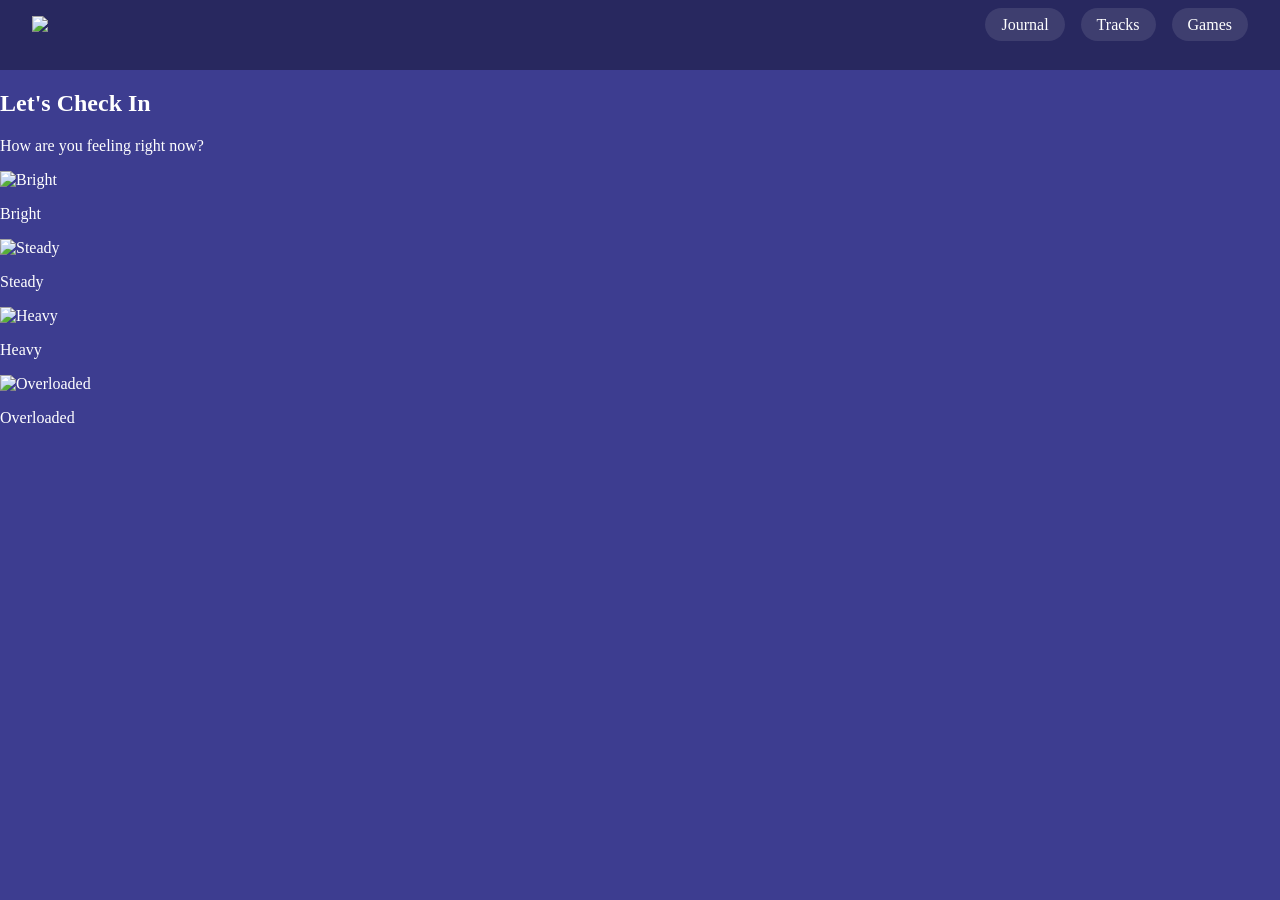
==== safespace_project/index.html @ 49f348b1 "second commit" ====
<!DOCTYPE html>
<html lang="en">
<head>
    <meta charset="UTF-8">
    <meta name="viewport" content="width=device-width, initial-scale=1.0">
    <title>Main Page</title>
    <link rel ="stylesheet" href = "style.css">
    

</head>
<body>
<div class ="header">
   <nav>
        <div class = "navbar">
            <div class = "logo">
             <img src="asc_logo.png";>  
            </div>
           <ul id="menu">
               <li><a href="placeholder.html" class="tools">Journal</a></li>
               <li><a href="placeholder.html" class="tools">Tracks</a></li>
               <li><a href="placeholder.html" class="tools">Games</a></li>
           </ul>

        </div>
   </nav>

</div>



<section class="check-in">
    <h1>Let's Check In</h1>
    <p>How are you feeling right now?</p>

    <div class="emotion-responses">

        <div class="emotion-card">
            <img id="happy-response" src="image1.jpg" alt="Bright">
            <p>Bright</p>
        </div>

        <div class="emotion-card">
            <img id="anxious-response" src="image2.jpg" alt="Steady">
            <p>Steady</p>
        </div>

        <div class="emotion-card">
            <img id="overwhelmed-response" src="image3.jpg" alt="Heavy">
            <p>Heavy</p>
        </div>

        <div class="emotion-card">
            <img id="overloaded-response" src="image4.jpg" alt="Overloaded">
            <p>Overloaded</p>
        </div>

    </div>
</section>


    


    
    
    
    
  <!--  <nav>
        <a href="index.html">Home</a>
        <a href="breathing_exercise.html">About</a>
        <a href="journal.html">Contact</a>
     </nav> -->



    
</body>
</html>
---- safespace_project/style.css ----
@font-face {
    font-family: "Asvata";
    src: url("asvata-demo/Asvata Demo.ttf") format("truetype");
    font-weight: normal;
    font-style: normal;
    font-display: swap;
}

html, body {
    min-height: 100%;
    margin: 0;
}

body {
    background-color: rgb(61, 61, 144);
    color: white;
    font-family: "Asvata", serif;
}

.header {   
    background-color: #28285f;
    position: sticky;
    top: 0;
    width: 100%;
    height: 5.5vw
}

nav {
    display: flex;
    justify-content: space-between;
    align-items: center;
    padding: 1rem 2rem;
}

.navbar {
    display: flex;
    justify-content: space-between;
    width: 100%;
    gap: 2rem;
}

.logo img {
    display: block;
    max-height: 40px;
}

#menu {
    display: flex;
    gap: 16px;
    margin: 0;
    padding: 0;
    list-style: none;
}

#menu li {
    display: inline-block;
}

#menu a {
    color: white;
    text-decoration: none;
    padding: 0.5rem 1rem;
    border-radius: 500px;
    background: rgba(255, 255, 255, 0.1);
}

#menu a:hover {
    background: rgba(255, 255, 255, 0.2);
}
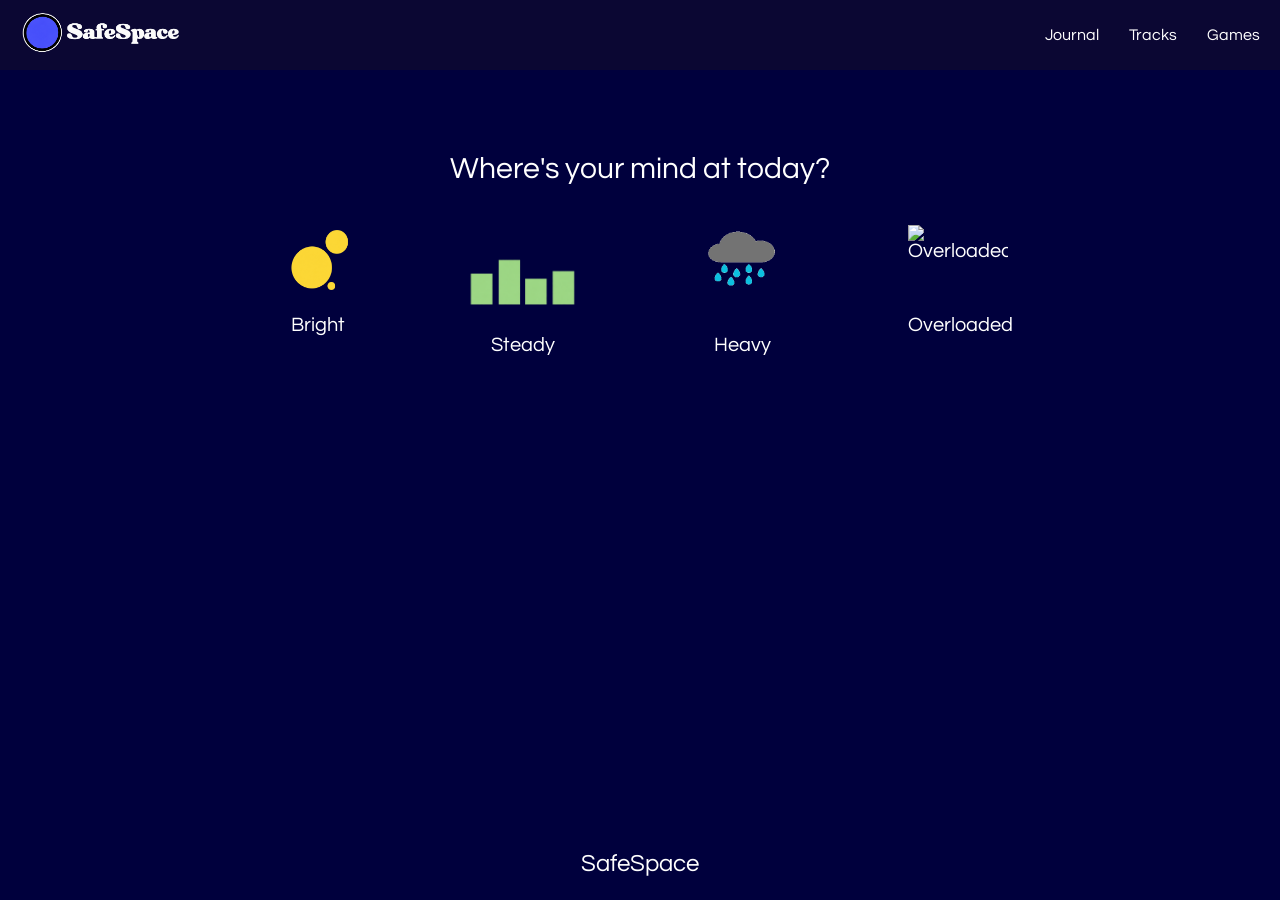
==== commit 39ed25e7: "Check in front end 90% done" ====
--- a/safespace_project/index.html
+++ b/safespace_project/index.html
@@ -9,58 +9,57 @@
 
 </head>
 <body>
-<div class ="header">
+<div class="header">
+    <img id = "logo" src = "images/safespace_logo.png">
    <nav>
-        <div class = "navbar">
-            <div class = "logo">
-             <img src="asc_logo.png";>  
-            </div>
-           <ul id="menu">
-               <li><a href="placeholder.html" class="tools">Journal</a></li>
-               <li><a href="placeholder.html" class="tools">Tracks</a></li>
-               <li><a href="placeholder.html" class="tools">Games</a></li>
-           </ul>
-
+        <div class="navbar">
+            <ul id="menu">
+                <li><a href="placeholder.html" class="tools">Journal</a></li>
+                <li><a href="placeholder.html" class="tools">Tracks</a></li>
+                <li><a href="placeholder.html" class="tools">Games</a></li>
+            </ul>
         </div>
    </nav>
-
 </div>
 
 
 
 <section class="check-in">
-    <h1>Let's Check In</h1>
-    <p>How are you feeling right now?</p>
+    <div id = "greeting">
+    <h1>Where's your mind at today?</h1>
+    </div>
 
     <div class="emotion-responses">
 
-        <div class="emotion-card">
-            <img id="happy-response" src="image1.jpg" alt="Bright">
-            <p>Bright</p>
-        </div>
+    <div class="emotion-card bright_card">
+        <img id = "bright_image" src="images/bright.png" alt="Bright">
+        <p> Bright</p>
+    </div>
 
-        <div class="emotion-card">
-            <img id="anxious-response" src="image2.jpg" alt="Steady">
-            <p>Steady</p>
-        </div>
+    <div class="emotion-card steady_card">
+        <img id = "steady_image" src="images/steady.png" alt="Steady">
+        <p>Steady</p>
+    </div>
 
-        <div class="emotion-card">
-            <img id="overwhelmed-response" src="image3.jpg" alt="Heavy">
-            <p>Heavy</p>
-        </div>
+    <div class="emotion-card heavy_card">
+        <img id = "heavy_image" src="images/heavy.png" alt="Heavy">
+        <p id = "heavy_caption"></span>Heavy</p>
+    </div>
 
-        <div class="emotion-card">
-            <img id="overloaded-response" src="image4.jpg" alt="Overloaded">
-            <p>Overloaded</p>
-        </div>
+    <div class="emotion-card overloaded_card">
+        <img id = "overloaded_image" src="images/overloaded.png" alt="Overloaded">
+        <p>Overloaded</p>
+    </div>
 
-    </div>
+</div>
 </section>
 
 
     
 
-
+<footer>
+    SafeSpace
+</footer>
     
     
     
--- a/safespace_project/style.css
+++ b/safespace_project/style.css
@@ -1,70 +1,131 @@
+
 @font-face {
-    font-family: "Asvata";
-    src: url("asvata-demo/Asvata Demo.ttf") format("truetype");
-    font-weight: normal;
-    font-style: normal;
-    font-display: swap;
-}
-
-html, body {
-    min-height: 100%;
-    margin: 0;
+    font-family: 'Questrial';
+    src: url('fonts/questrial.regular.ttf') format('truetype');
 }
 
 body {
-    background-color: rgb(61, 61, 144);
+    margin: 0;
+    min-height: 100vh;
+    display: flex;
+    flex-direction: column;
+    background-color: #00003d;
     color: white;
-    font-family: "Asvata", serif;
+    font-family: 'Questrial', sans-serif;
 }
 
-.header {   
-    background-color: #28285f;
-    position: sticky;
-    top: 0;
-    width: 100%;
-    height: 5.5vw
+h1 {
+     margin: 83px 0 40px;
+     font-size: 30px;
+     font-weight: normal;
 }
 
-nav {
-    display: flex;
-    justify-content: space-between;
-    align-items: center;
-    padding: 1rem 2rem;
+
+.header {
+    height: 70px;
+     background-color: #0b0733;
+     display: flex;
+     align-items: center;
+     justify-content: space-between;
+
+     padding: 0 20px;
+    box-sizing: border-box;
 }
 
-.navbar {
+#logo {
+    height: 160px;
+    width: 160px
+}
+#menu {
+    
     display: flex;
-    justify-content: space-between;
-    width: 100%;
-    gap: 2rem;
-}
-
-.logo img {
-    display: block;
-    max-height: 40px;
-}
-
-#menu {
-    display: flex;
-    gap: 16px;
-    margin: 0;
-    padding: 0;
+    gap: 30px;
+    color: white;
     list-style: none;
 }
 
-#menu li {
-    display: inline-block;
+#menu a {
+    text-decoration: none;
+    color: inherit;
+}
+#greeting {
+    display: flex;
+    justify-content: center;
+    font-size: 30px;
+    margin-bottom: 1px;
+ 
 }
 
-#menu a {
-    color: white;
-    text-decoration: none;
-    padding: 0.5rem 1rem;
-    border-radius: 500px;
-    background: rgba(255, 255, 255, 0.1);
+.check-in {
+    flex: 1;
 }
 
-#menu a:hover {
-    background: rgba(255, 255, 255, 0.2);
+.emotion-responses {
+    display: flex;
+    justify-content: center;
+    gap: 100px;
 }
 
+.emotion-card {
+    font-size: 20px;
+    text-align: center;
+}
+
+.emotion-card img {
+    width: 100px;
+    height: 70px;
+    display: block;
+}
+
+
+#steady_image {
+    display: flex;
+    align-items: flex-start;
+    width: 110px;
+    height: 110px;
+    object-fit: cover;
+    object-position: top;
+    margin-bottom: 0px;
+}
+
+
+.steady_card p {
+    padding: 0px;
+    margin: 0px;
+}
+
+#overloaded_image {
+    width: 100px;
+    height: 90px;
+    display: block;
+    object-fit: contain;
+}
+
+.overloaded_card p {
+    padding: 0px;
+    margin: 0px;
+}
+
+#heavy_image {
+    width: 130px;
+    height: 110px;
+    display: block;
+    object-fit: cover;
+}
+
+.heavy_card p {
+    padding: 0px;
+    margin: 0px;
+}
+
+
+
+footer {
+    font-size: 24px;
+    display: flex;
+    justify-content: center;
+    align-items: center;
+    padding: 20px 0 24px;
+    margin-top: auto;
+}
+
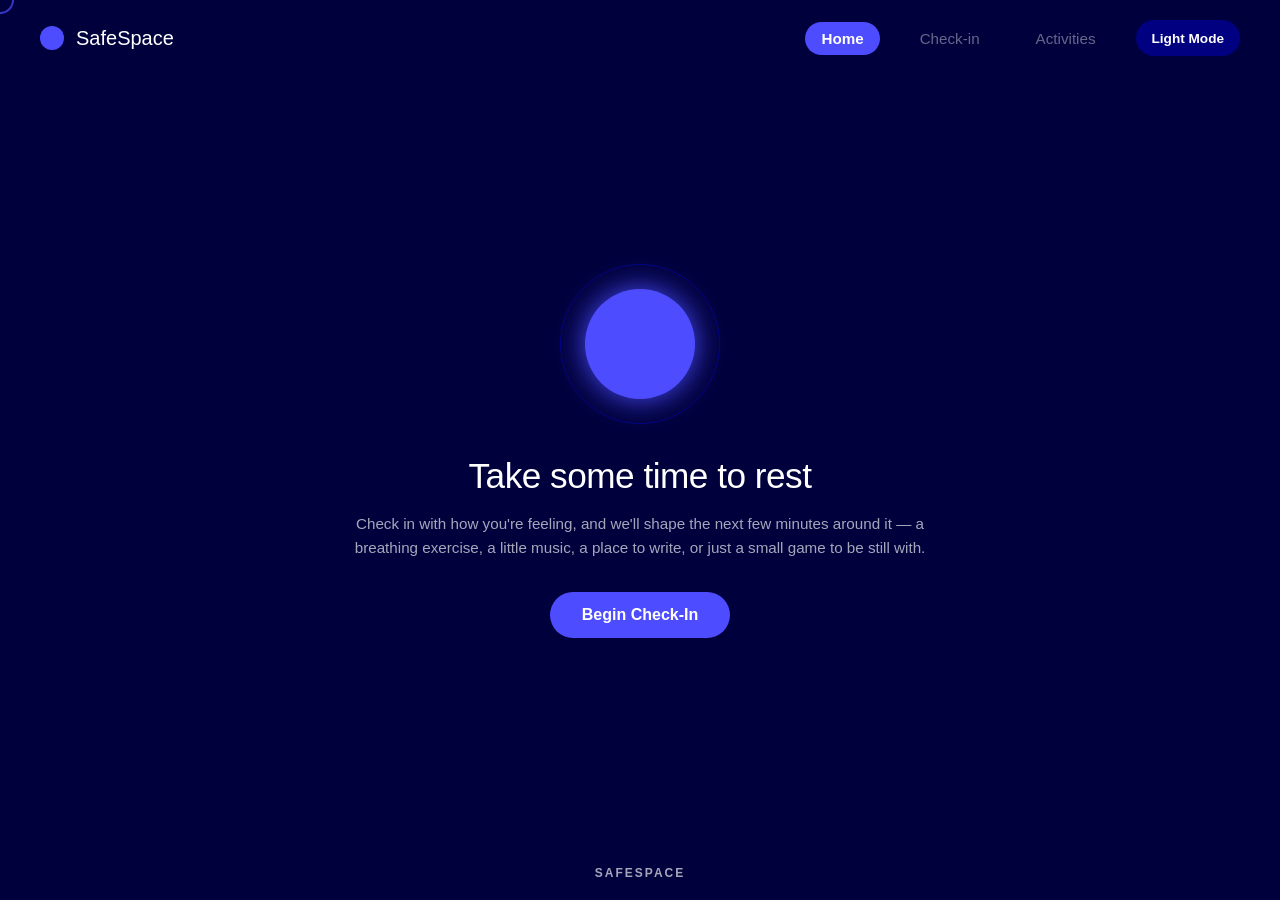
==== commit 88be4de3: "index fix" ====
--- a/safespace_project/index.html
+++ b/safespace_project/index.html
@@ -1,77 +1,50 @@
 <!DOCTYPE html>
 <html lang="en">
 <head>
-    <meta charset="UTF-8">
-    <meta name="viewport" content="width=device-width, initial-scale=1.0">
-    <title>Main Page</title>
-    <link rel ="stylesheet" href = "style.css">
-    
-
+  <meta charset="UTF-8">
+  <meta name="viewport" content="width=device-width, initial-scale=1.0">
+  <title>SafeSpace — Home</title>
+  <link rel="stylesheet" href="style.css">
 </head>
 <body>
-<div class="header">
-    <img id = "logo" src = "images/safespace_logo.png">
-   <nav>
-        <div class="navbar">
-            <ul id="menu">
-                <li><a href="placeholder.html" class="tools">Journal</a></li>
-                <li><a href="placeholder.html" class="tools">Tracks</a></li>
-                <li><a href="placeholder.html" class="tools">Games</a></li>
-            </ul>
-        </div>
-   </nav>
-</div>
 
+  <!-- Custom Cursor Element -->
+  <div class="custom-cursor"></div>
 
+  <!-- Navigation Bar -->
+  <header class="navbar">
+    <div class="logo">
+      <span class="logo-icon"></span>
+      <span class="logo-text">SafeSpace</span>
+    </div>
+    <nav class="nav-links">
+      <a href="index.html" class="nav-item active">Home</a>
+      <a href="check-in.html" class="nav-item">Check-in</a>
+      <a href="activities.html" class="nav-item">Activities</a>
+      <button id="themeToggleBtn" class="nav-btn" aria-label="Toggle theme">Light Mode</button>
+    </nav>
+  </header>
 
-<section class="check-in">
-    <div id = "greeting">
-    <h1>Where's your mind at today?</h1>
+  <!-- Main Hero Section -->
+  <main class="hero-container">
+    <div class="circle-graphic">
+      <div class="inner-circle"></div>
     </div>
 
-    <div class="emotion-responses">
+    <h1 class="hero-title">Take some time to rest</h1>
+    
+    <p class="hero-description">
+      Check in with how you're feeling, and we'll shape the next few minutes around it — a breathing exercise, a little music, a place to write, or just a small game to be still with.
+    </p>
 
-    <div class="emotion-card bright_card">
-        <img id = "bright_image" src="images/bright.png" alt="Bright">
-        <p> Bright</p>
-    </div>
+    <button id="checkInBtn" class="primary-btn">Begin Check-In</button>
+  </main>
 
-    <div class="emotion-card steady_card">
-        <img id = "steady_image" src="images/steady.png" alt="Steady">
-        <p>Steady</p>
-    </div>
+  <!-- Footer -->
+  <footer class="footer">
+    <p>SAFESPACE</p>
+  </footer>
 
-    <div class="emotion-card heavy_card">
-        <img id = "heavy_image" src="images/heavy.png" alt="Heavy">
-        <p id = "heavy_caption"></span>Heavy</p>
-    </div>
-
-    <div class="emotion-card overloaded_card">
-        <img id = "overloaded_image" src="images/overloaded.png" alt="Overloaded">
-        <p>Overloaded</p>
-    </div>
-
-</div>
-</section>
-
-
-    
-
-<footer>
-    SafeSpace
-</footer>
-    
-    
-    
-    
-  <!--  <nav>
-        <a href="index.html">Home</a>
-        <a href="breathing_exercise.html">About</a>
-        <a href="journal.html">Contact</a>
-     </nav> -->
-
-
-
-    
+  <script src="script.js"></script>
 </body>
 </html>
--- a/safespace_project/style.css
+++ b/safespace_project/style.css
@@ -1,131 +1,286 @@
-
-@font-face {
-    font-family: 'Questrial';
-    src: url('fonts/questrial.regular.ttf') format('truetype');
+/* ==========================================================
+   SafeSpace — design tokens
+   Light: 60% #f6f3f3 · 30% #7d3a36 · 10% #cc335d
+   Dark:  60% #00003d · 30% #000080 · 10% #4d4dff
+   ========================================================== */
+
+:root {
+  /* Default Dark Mode */
+  --bg-color: #00003d;      /* 60% Dominant */
+  --surface-color: #000080; /* 30% Secondary */
+  --accent-color: #4d4dff;  /* 10% Accent */
+  --text-main: #ffffff;
+  --text-muted: rgba(255, 255, 255, 0.65);
+  --nav-inactive: rgba(255, 255, 255, 0.4);
+}
+
+body.light-theme {
+  /* Light Mode */
+  --bg-color: #f6f3f3;      /* 60% Dominant */
+  --surface-color: #7d3a36; /* 30% Secondary */
+  --accent-color: #cc335d;  /* 10% Accent */
+  --text-main: #1a1a1a;
+  --text-muted: #555555;
+  --nav-inactive: #7d3a36;
+}
+
+* {
+  margin: 0;
+  padding: 0;
+  box-sizing: border-box;
+  font-family: -apple-system, BlinkMacSystemFont, "Segoe UI", Roboto, Helvetica, Arial, sans-serif;
 }
 
 body {
-    margin: 0;
-    min-height: 100vh;
-    display: flex;
-    flex-direction: column;
-    background-color: #00003d;
-    color: white;
-    font-family: 'Questrial', sans-serif;
-}
-
-h1 {
-     margin: 83px 0 40px;
-     font-size: 30px;
-     font-weight: normal;
-}
-
-
-.header {
-    height: 70px;
-     background-color: #0b0733;
-     display: flex;
-     align-items: center;
-     justify-content: space-between;
-
-     padding: 0 20px;
-    box-sizing: border-box;
-}
-
-#logo {
-    height: 160px;
-    width: 160px
-}
-#menu {
-    
-    display: flex;
-    gap: 30px;
-    color: white;
-    list-style: none;
-}
-
-#menu a {
-    text-decoration: none;
-    color: inherit;
-}
-#greeting {
-    display: flex;
-    justify-content: center;
-    font-size: 30px;
-    margin-bottom: 1px;
- 
-}
-
-.check-in {
-    flex: 1;
-}
-
-.emotion-responses {
-    display: flex;
-    justify-content: center;
-    gap: 100px;
+  background-color: var(--bg-color);
+  color: var(--text-main);
+  min-height: 100vh;
+  display: flex;
+  flex-direction: column;
+  justify-content: space-between;
+  align-items: center;
+  padding: 20px 40px;
+  transition: background-color 0.3s ease, color 0.3s ease;
+  cursor: none; /* Hides standard OS cursor */
+}
+
+a, button {
+  cursor: none; /* Keeps custom cursor active on interactive elements */
+}
+
+/* Custom Cursor Styling */
+.custom-cursor {
+  width: 28px;
+  height: 28px;
+  border: 2px solid var(--accent-color);
+  border-radius: 50%;
+  position: fixed;
+  top: 0;
+  left: 0;
+  pointer-events: none;
+  z-index: 9999;
+  opacity: 0.7;
+  transform: translate(-50%, -50%);
+  transition: transform 0.08s ease-out, background-color 0.3s ease, border-color 0.3s ease;
+}
+
+.navbar {
+  width: 100%;
+  display: flex;
+  justify-content: space-between;
+  align-items: center;
+}
+
+.logo {
+  display: flex;
+  align-items: center;
+  gap: 12px;
+  font-size: 1.25rem;
+  font-weight: 500;
+  margin-right: auto;
+}
+
+.logo-icon {
+  width: 24px;
+  height: 24px;
+  background-color: var(--accent-color);
+  border-radius: 50%;
+  display: inline-block;
+  transition: background-color 0.3s ease;
+}
+
+.nav-links {
+  display: flex;
+  align-items: center;
+  gap: 24px;
+}
+
+.nav-item {
+  color: var(--nav-inactive);
+  text-decoration: none;
+  font-size: 0.95rem;
+  padding: 8px 16px;
+  border-radius: 20px;
+  transition: all 0.2s ease;
+}
+
+.nav-item.active {
+  background-color: var(--accent-color);
+  color: #ffffff;
+  font-weight: 600;
+}
+
+.nav-item:hover:not(.active) {
+  color: var(--text-main);
+}
+
+.nav-btn {
+  padding: 0 16px;
+  height: 36px;
+  background-color: var(--surface-color);
+  color: #ffffff;
+  border: none;
+  border-radius: 20px;
+  font-size: 0.85rem;
+  font-weight: 600;
+  transition: background-color 0.3s ease;
+}
+
+.nav-btn:hover {
+  opacity: 0.9;
+}
+
+.hero-container {
+  display: flex;
+  flex-direction: column;
+  align-items: center;
+  text-align: center;
+  max-width: 580px;
+  margin: auto 0;
+}
+
+.circle-graphic {
+  width: 160px;
+  height: 160px;
+  border-radius: 50%;
+  border: 1px solid var(--surface-color);
+  display: flex;
+  justify-content: center;
+  align-items: center;
+  margin-bottom: 32px;
+}
+
+.inner-circle {
+  width: 110px;
+  height: 110px;
+  background-color: var(--accent-color);
+  border-radius: 50%;
+  box-shadow: 0 0 30px var(--accent-color);
+  transition: background-color 0.3s ease, box-shadow 0.3s ease;
+}
+
+.hero-title {
+  font-size: 2.2rem;
+  font-weight: 400;
+  margin-bottom: 16px;
+  letter-spacing: -0.5px;
+}
+
+.hero-description {
+  font-size: 0.95rem;
+  line-height: 1.6;
+  color: var(--text-muted);
+  margin-bottom: 32px;
+}
+
+.primary-btn {
+  background-color: var(--accent-color);
+  color: #ffffff;
+  font-size: 1rem;
+  font-weight: 600;
+  padding: 14px 32px;
+  border: none;
+  border-radius: 28px;
+  transition: transform 0.2s ease, opacity 0.2s ease, background-color 0.3s ease;
+}
+
+.primary-btn:hover {
+  opacity: 0.9;
+  transform: translateY(-1px);
+}
+
+.footer {
+  font-size: 0.75rem;
+  letter-spacing: 2px;
+  color: var(--text-muted);
+  font-weight: 700;
+  margin-top: 20px;
+}
+
+/* ==========================================================
+   Check-In Page Styles
+   ========================================================== */
+
+.check-in-container {
+  max-width: 680px;
+}
+
+.emotion-grid {
+  display: grid;
+  grid-template-columns: repeat(4, 1fr);
+  gap: 16px;
+  width: 100%;
+  margin: 32px 0 40px;
+}
+
+@media (max-width: 600px) {
+  .emotion-grid {
+    grid-template-columns: repeat(2, 1fr);
+  }
 }
 
 .emotion-card {
-    font-size: 20px;
-    text-align: center;
-}
-
-.emotion-card img {
-    width: 100px;
-    height: 70px;
-    display: block;
-}
-
-
-#steady_image {
-    display: flex;
-    align-items: flex-start;
-    width: 110px;
-    height: 110px;
-    object-fit: cover;
-    object-position: top;
-    margin-bottom: 0px;
-}
-
-
-.steady_card p {
-    padding: 0px;
-    margin: 0px;
-}
-
-#overloaded_image {
-    width: 100px;
-    height: 90px;
-    display: block;
-    object-fit: contain;
-}
-
-.overloaded_card p {
-    padding: 0px;
-    margin: 0px;
-}
-
-#heavy_image {
-    width: 130px;
-    height: 110px;
-    display: block;
-    object-fit: cover;
-}
-
-.heavy_card p {
-    padding: 0px;
-    margin: 0px;
-}
-
-
-
-footer {
-    font-size: 24px;
-    display: flex;
-    justify-content: center;
-    align-items: center;
-    padding: 20px 0 24px;
-    margin-top: auto;
-}
-
+  background-color: var(--surface-color);
+  border: 2px solid transparent;
+  border-radius: 20px;
+  padding: 24px 16px;
+  display: flex;
+  flex-direction: column;
+  align-items: center;
+  gap: 16px;
+  color: var(--text-main);
+  font-size: 0.95rem;
+  font-weight: 500;
+  transition: transform 0.2s ease, border-color 0.2s ease, background-color 0.3s ease;
+}
+
+.emotion-card:hover {
+  transform: translateY(-3px);
+  border-color: var(--accent-color);
+}
+
+.emotion-card.selected {
+  border-color: var(--accent-color);
+  background-color: rgba(255, 255, 255, 0.08);
+  box-shadow: 0 0 20px rgba(0, 0, 0, 0.15);
+}
+
+.emotion-card img,
+.emotion-icon {
+  width: 40px;
+  height: 40px;
+  max-width: 100%;
+  object-fit: contain;
+  background-color: transparent;
+  opacity: 0.85;
+  transition: opacity 0.2s ease, transform 0.2s ease;
+}
+
+.emotion-card:hover .emotion-icon,
+.emotion-card:hover img,
+.emotion-card.selected .emotion-icon,
+.emotion-card.selected img {
+  opacity: 1;
+  transform: scale(1.1);
+}
+
+.primary-btn:disabled {
+  opacity: 0.4;
+  cursor: not-allowed;
+  transform: none;
+}
+
+.skip-btn {
+  background: transparent;
+  border: none;
+  color: var(--text-muted);
+  font-size: 0.85rem;
+  margin-top: 14px;
+  text-decoration: underline;
+  transition: color 0.2s ease, opacity 0.2s ease;
+}
+
+.skip-btn:hover {
+  color: var(--text-main);
+  opacity: 0.9;
+}
